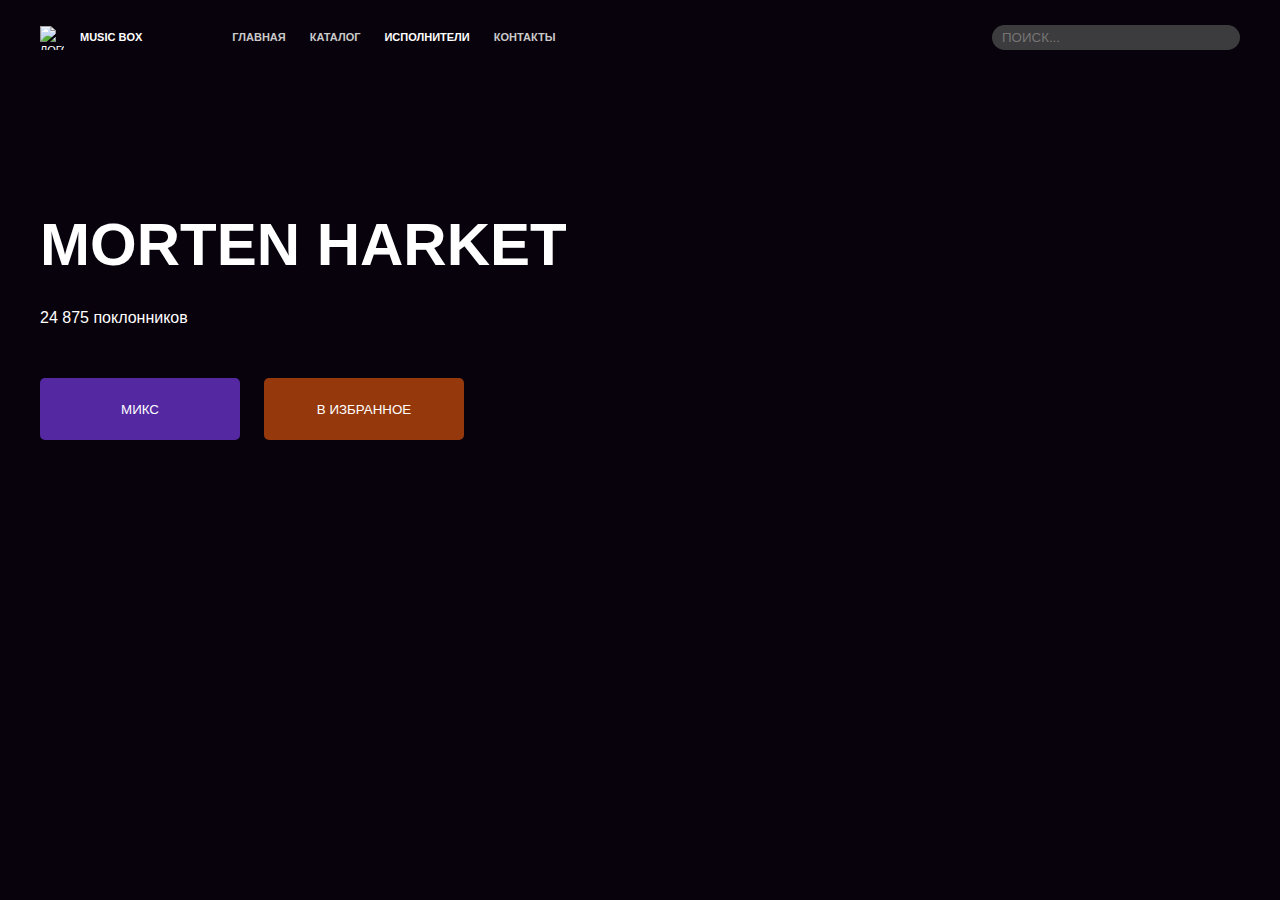
==== src/artist.html @ 76d29a83 "add artist-section.scss and correct index.html, artist.html, app.scss, adaptive.scss, header-section" ====
<!DOCTYPE html>
<html lang="en">
<head>
  <meta charset="UTF-8">
  <meta http-equiv="X-UA-Compatible" content="IE=edge">
  <meta name="viewport" content="width=device-width, initial-scale=1.0">
  <title>Artist</title>
  <link rel="stylesheet" href="./css/style.css">
</head>
<body>
  <header class="music-header">
    <div class="header-row">
      <div class="heading">
        <img class="logo" src="./images/logo.svg" alt="Логотип">
        <a class="heading-link" href="#">Music Box</a>
      </div>
      <nav class="nav">
        <ul class="list">
          <li class="list-item">
            <a class="nav-link" href="index.html">Главная</a>
          </li>
          <li class="list-item">
            <a class="nav-link" href="#">Каталог</a>
          </li>
          <li class="list-item">
            <a class="nav-link l-active" href="artist.html">Исполнители</a>
          </li>
          <li class="list-item">
            <a class="nav-link" href="#">Контакты</a>
          </li>
        </ul>
      </nav>
      <div class="self-right">
        <label class="sr-only" for="search">Поиск по сайту</label>
        <input class="search" id="search" type="text" placeholder="Поиск...">
      </div>
    </div>
  </header>
  <main>
    <section class="artist-section" id="page-description">
      <div class="container">
        <h1 class="t-uppercase">Morten Harket</h1>
        <p>24 875 поклонников</p>
        <div class="buttons">
          <button class="btn btn-mix t-uppercase">Микс</button>
          <button class="btn btn-favorites t-uppercase">В избранное</button>
        </div>
      </div>
    </section>
  </main>
</body>
</html>
---- src/css/style.css ----
@font-face {
  font-weight: 700;
  font-family: Roboto;
  src: url("../fonts/Roboto-Bold.ttf");
}
@font-face {
  font-weight: 500;
  font-family: Roboto;
  src: url("../fonts/Roboto-Medium.ttf");
}
@font-face {
  font-weight: 400;
  font-family: Roboto;
  src: url("../fonts/Roboto-Regular.ttf");
}
h1 {
  font-size: 60px;
  line-height: 1.5em;
}

h2 {
  font-size: 38px;
  line-height: 1.5em;
}

h3 {
  font-size: 24px;
  line-height: 1.5em;
}

h4 {
  font-size: 18px;
  line-height: 1.5em;
}

* {
  margin: 0;
  box-sizing: border-box;
}

a {
  color: #fff;
  text-decoration: none;
}

body {
  margin: 0;
  color: #fff;
  font-family: Roboto, sans-serif;
  line-height: 1.5em;
  background-color: #08020D;
}

.music-header {
  position: absolute;
  top: 25px;
  width: 100%;
  font-size: 11px;
  line-height: 1.5em;
  text-transform: uppercase;
}

.header-row {
  display: grid;
  grid-template-rows: repeat(1, 1fr);
  grid-template-columns: repeat(1, min-content) repeat(1, 1fr) repeat(1, 1fr);
  align-items: center;
  margin: 0 auto;
  max-width: 1200px;
}

.heading {
  display: flex;
  align-items: center;
  margin-right: 90px;
}

.heading-link {
  font-weight: bold;
  white-space: nowrap;
}

.logo {
  margin-right: 16px;
  width: 24px;
  height: 24px;
  background-size: cover;
  background-image: url("../images/logo.svg");
  content: "";
}

.list {
  display: flex;
  justify-self: left;
  flex-wrap: wrap;
  column-gap: 24px;
  margin: 0;
  padding: 0;
  font-weight: bold;
  list-style: none;
}

.list-item {
  height: 17px;
}

.nav {
  height: min-content;
}

.nav-link {
  color: #CACACA;
}

.nav-link:hover {
  color: #fff;
  cursor: pointer;
}

.l-active {
  color: #fff;
}

.search {
  width: 248px;
  height: 25px;
  padding: 0 0 0 10px;
  color: #757575;
  text-transform: uppercase;
  background-color: #3C3B3D;
  border-radius: 50px;
  border: none;
}

.self-right {
  justify-self: right;
}

.main-section {
  padding: 200px 0;
  width: 100%;
  background-image: url("../images/banner.png");
  background-position: center;
  background-size: cover;
}

.container {
  margin: 0 auto;
  max-width: 1200px;
  text-align: center;
}

.main-section > .container > p {
  margin-top: 31px;
  margin-bottom: 17px;
}

.form-input {
  min-width: 273px;
  min-height: 50px;
  margin-bottom: 1.5rem;
  padding: 0 0 0 20px;
  color: #fff;
  border: 2px solid #CACACA;
  border-radius: 3px;
  background: none;
}

.form-subscription {
  display: flex;
  column-gap: 24px;
  flex-wrap: wrap;
  margin: 0 auto;
  width: 570px;
}

.btn {
  display: block;
  padding: 20px 30px;
  cursor: pointer;
  border-radius: 5px;
}

.btn-access {
  width: 570px;
  height: 57px;
  color: #fff;
  cursor: pointer;
  border: none;
  background-color: #34C176;
}

.sr-only {
  position: absolute;
  width: 1px;
  height: 1px;
  margin: -1px;
  border: 0;
  padding: 0;
  white-space: nowrap;
  clip-path: inset(100%);
  clip: rect(0 0 0 0);
  overflow: hidden;
}

.t-uppercase {
  text-transform: uppercase;
}

p {
  margin: 0;
}

.pricing-section {
  margin: 0 auto;
  padding-top: 101px;
  max-width: 1240px;
}

.pricing-section > .container > h2 {
  margin-bottom: 45px;
}

.items {
  display: flex;
  column-gap: 50px;
  margin-bottom: 43px;
}

.pricing-item {
  padding: 24px 1.5rem 0;
  height: 615px;
  width: 366.6666666667px;
  border-radius: 1rem;
}

.pricing-item > h3 {
  margin-bottom: 200px;
  font-weight: 400;
}

.pricing-value {
  display: flex;
  justify-content: center;
  align-items: flex-start;
  margin-bottom: 40px;
  width: 100%;
  font-size: 64px;
  line-height: 1em;
}

.currency {
  margin-left: 16px;
  font-size: 32px;
  line-height: 1.5em;
}

.btn-pricing {
  width: 100%;
  border: 1px solid #fff;
}

.pricing-footer {
  margin: 64px 0;
  font-size: 12.8px;
  line-height: 150%;
}

.bg-subscribe-1 {
  background-image: url("../images/subscribe_1.png");
  background-position: center;
  background-size: cover;
}

.bg-subscribe-2 {
  background-image: url("../images/subscribe_2.png");
  background-position: center;
  background-size: cover;
}

.bg-subscribe-3 {
  background-image: url("../images/subscribe_3.png");
  background-position: center;
  background-size: cover;
}

p {
  margin: 0;
}

.news-section h2 {
  margin-bottom: 48px;
}

.news-section h3 {
  font-weight: normal;
  font-size: 30px;
  line-height: 1.5em;
  text-transform: capitalize;
}

.news-body > h3 {
  margin-bottom: 30px;
}

.news {
  display: flex;
  flex-direction: column;
  row-gap: 64px;
}

.news-section {
  margin: 0 auto;
  padding-top: 100px;
  max-width: 1240px;
}

.news-item {
  display: flex;
  column-gap: 50px;
  height: min-content;
  text-align: start;
}

.news-item > img {
  height: 286px;
  width: 575;
}

.news-item:nth-child(2n) > img {
  order: 1;
}

.news-body > p {
  color: #CACACA;
}

.news-body {
  margin-bottom: 24px;
}

.news-item:nth-child(2n) > div > .news-body {
  margin-bottom: 16px;
}

.news-author {
  display: flex;
  align-items: center;
  column-gap: 16px;
  margin-bottom: 48px;
}

.news-author > span {
  font-size: 12px;
  line-height: 1.6em;
}

.author {
  color: #F89202;
}

.date {
  color: #CACACA;
}

.news-footer > .btn {
  width: min-content;
  height: 53px;
  padding: 16px 30px;
  white-space: nowrap;
  font-size: 12px;
  color: #CACACA;
  border: 1px solid #CACACA;
}

.app-section {
  margin: 0 auto;
  padding-top: 100px;
  margin-bottom: 100px;
  max-width: 1240px;
}

.app-section > .container > div {
  display: grid;
  grid-template-columns: repeat(2, 1fr);
  justify-items: center;
}

.app-section h2 {
  margin-bottom: 48px;
}

.app-description {
  margin-top: 16px;
  text-align: start;
}

.app-description > p {
  margin-bottom: 16px;
}

.btn-app {
  padding: 16px 40px;
  width: min-content;
  color: #fff;
  font-size: 12.8px;
  line-height: 1.5em;
  background: #95390C;
  border-radius: 32px;
}

.footer-section {
  padding-top: 3.9rem;
  padding-bottom: 3rem;
}

.bg-gradient {
  background: linear-gradient(89.75deg, #5328a1 32.83%, #95390c 81.56%);
}

.footer-section h2 {
  font-size: 18px;
}

.footer-section > .container > .columns {
  display: grid;
  grid-template-columns: repeat(4, 1fr);
  grid-template-rows: repeat(2, min-content);
  column-gap: 40px;
  margin-bottom: 72px;
  text-align: start;
}

.footer-section ul {
  padding: 0;
  list-style: none;
}

.footer-section ul li,
.footer-section a,
.footer-section p {
  color: #E0E0E0;
}

.footer-col > h2 {
  margin-bottom: 15px;
}

.footer-col-subscribe > div {
  display: flex;
  column-gap: 24px;
}

.footer-col-subscribe a {
  display: flex;
  align-items: center;
}

hr {
  color: #CACACA;
}

.footer-row {
  display: flex;
  column-gap: 16px;
  margin-top: 40px;
}

.footer-section a:hover {
  color: #fff;
}

.artist-section {
  padding: 200px 0;
  background-image: url("../images/Morten Harket.png");
  background-position: center;
  background-size: cover;
}

.artist-section > .container {
  text-align: start;
}

.artist-section h1 {
  margin-bottom: 16px;
}

.artist-section p {
  margin-bottom: 48px;
}

.buttons {
  display: flex;
  column-gap: 24px;
}

.buttons > button {
  position: relative;
  height: 62px;
  width: 200px;
  color: #fff;
  border: none;
}

.buttons > .btn-mix::before,
.buttons > .btn-favorites::before {
  position: absolute;
  margin-left: -36px;
  width: 20px;
  height: 20px;
  filter: invert(100%);
  content: "";
}

.buttons > .btn-mix::before {
  background-image: url(../images/play-button.svg);
}

.buttons > .btn-favorites::before {
  background-image: url(../images/heart.svg);
}

.btn-mix {
  background-color: #5328A1;
}

.btn-favorites {
  background-color: #95390C;
}

@media (min-width: 1240px) {
  .music-header {
    min-width: 1200px;
  }

  .main-section {
    min-width: 1200px;
  }

  .pricing-section > .container {
    max-width: 1200px;
  }

  .news-section > .container {
    max-width: 1200px;
  }

  .app-section > .container {
    max-width: 1200px;
  }

  .footer-section > .container {
    max-width: 1200px;
  }
}
@media (max-width: 811px) {
  .container {
    margin: 0 20px;
  }

  .music-header {
    padding: 0 20px;
  }

  .header-row {
    display: block;
    height: auto;
  }

  .header-row > * {
    width: min-content;
  }

  .header-row > div {
    width: 100%;
  }

  .nav {
    margin-bottom: 18px;
  }

  .list {
    display: block;
    width: min-content;
    height: min-content;
  }

  .list-item {
    display: block;
    margin-bottom: 3px;
    height: 13px;
    line-height: 13px;
  }

  .heading {
    margin-right: 0;
    margin-bottom: 17px;
  }

  .search {
    width: 100%;
  }

  .main-section {
    display: block;
    padding: 200px 20px;
    width: 100%;
  }

  .main-section > .container {
    margin: 0;
    margin-top: 50px;
    width: 100%;
  }

  .main-section > div > p {
    margin: 16px 0;
  }

  .main-section > .container > p {
    margin-top: 16px;
    margin-bottom: 16px;
  }

  .form-subscription {
    column-gap: 0;
    margin: 0;
    width: 100%;
  }

  .container > * {
    width: 100%;
  }

  .form-input {
    width: 100%;
  }

  .btn-access {
    width: 100%;
  }

  .mr-24 {
    margin-right: 0;
  }

  h1 {
    font-size: 30px;
  }

  h2 {
    font-size: 18px;
  }

  h3 {
    font-size: 16px;
    line-height: 1.5em;
  }

  h4 {
    font-size: 18px;
    line-height: 1.4em;
  }

  .pricing-section > .container > h2 {
    margin-bottom: 46px;
  }

  .items {
    flex-direction: column;
    row-gap: 50px;
    margin-bottom: 40px;
  }

  .pricing-item {
    padding-top: 16px;
    height: 595px;
    width: 100%;
  }

  .news-section > .container h2 {
    font-size: 18px;
  }

  .news-body > h3 {
    margin-bottom: 16px;
    font-size: 16px;
  }

  .news {
    row-gap: 65px;
  }

  .news-item {
    flex-wrap: wrap;
  }

  .news-item > img {
    margin-bottom: 50px;
    width: 100%;
    height: auto;
  }

  .news-item:nth-child(2n) > img {
    order: 0;
  }

  .app-section > .container > div {
    grid-template-columns: repeat(1, 1fr);
    grid-template-rows: repeat(2, 1fr);
  }

  .app-img {
    grid-row: 1;
  }

  .app-section .app-description > p {
    margin-bottom: 16px;
  }

  .footer-section > .container {
    margin: 0 20px;
  }

  .footer-section > .container > .columns {
    grid-template-columns: repeat(1, 1fr);
    grid-template-rows: repeat(4, min-content);
    row-gap: 30px;
    margin-bottom: 75px;
  }

  .footer-section .footer-col-subscribe h2 {
    margin-bottom: 19px;
  }

  .footer-row {
    flex-direction: column;
    row-gap: 16px;
    text-align: start;
  }

  .footer-row > a {
    width: calc(100% - 20px);
  }

  .buttons {
    flex-direction: column;
    row-gap: 24px;
  }
}

/*# sourceMappingURL=style.css.map */
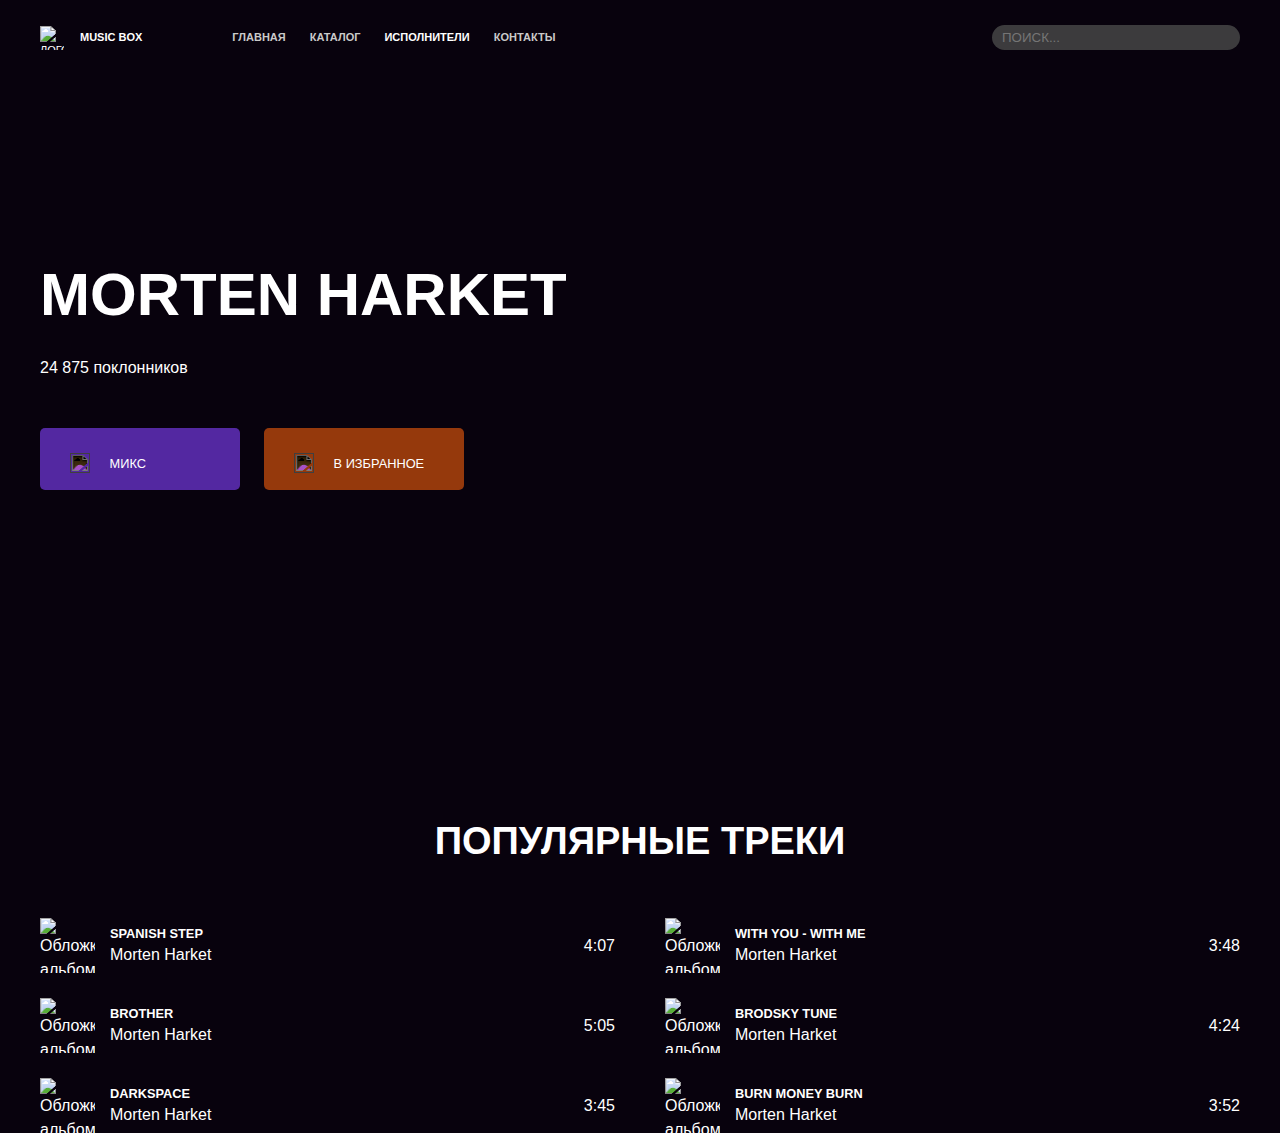
==== commit baa11882: "add popular-tracks-section.scss and correct artist.html, app.scss, adaptive.scss" ====
--- a/src/artist.html
+++ b/src/artist.html
@@ -42,8 +42,69 @@
         <h1 class="t-uppercase">Morten Harket</h1>
         <p>24 875 поклонников</p>
         <div class="buttons">
-          <button class="btn btn-mix t-uppercase">Микс</button>
-          <button class="btn btn-favorites t-uppercase">В избранное</button>
+          <button class="btn btn-mix t-uppercase">
+            <img src="./images/play-button.svg" alt="">
+            Микс
+          </button>
+          <button class="btn btn-favorites t-uppercase">
+            <img src="./images/heart.svg" alt="">
+            В избранное
+          </button>
+        </div>
+      </div>
+    </section>
+    <section class="popular-tracks-section" id="page-popular-track">
+      <div class="container">
+        <h2 class="t-uppercase">Популярные треки</h2>
+        <div class="tracks">
+          <div class="popular-track">
+            <img src="./images/Wild Seed.png" alt="Обложка альбома Wild Seed">
+            <div class="track-info">
+                <h3 class="t-uppercase">Spanish Step</h3>
+                <p>Morten Harket</p>
+            </div>
+            <div class="track-time">4:07</div>
+          </div>
+          <div class="popular-track">
+            <img src="./images/Letter from Egypt.png" alt="Обложка альбома Letter from Egypt">
+            <div class="track-info">
+                <h3 class="t-uppercase">With You - With Me</h3>
+                <p>Morten Harket</p>
+            </div>
+            <div class="track-time">3:48</div>
+          </div>
+          <div class="popular-track">
+            <img src="./images/Brother.png" alt="Обложка альбома Brother">
+            <div class="track-info">
+                <h3 class="t-uppercase">Brother</h3>
+                <p>Morten Harket</p>
+            </div>
+            <div class="track-time">5:05</div>
+          </div>
+          <div class="popular-track">
+            <img src="./images/Wild Seed.png" alt="Обложка альбома Wild Seed">
+            <div class="track-info">
+                <h3 class="t-uppercase">Brodsky Tune</h3>
+                <p>Morten Harket</p>
+            </div>
+            <div class="track-time">4:24</div>
+          </div>
+          <div class="popular-track">
+            <img src="./images/Letter from Egypt.png" alt="Обложка альбома Letter from Egypt">
+            <div class="track-info">
+                <h3 class="t-uppercase">Darkspace</h3>
+                <p>Morten Harket</p>
+            </div>
+            <div class="track-time">3:45</div>
+          </div>
+          <div class="popular-track">
+            <img src="./images/Out of My Hands.png" alt="Обложка альбома Out of My Hands">
+            <div class="track-info">
+                <h3 class="t-uppercase">Burn Money Burn</h3>
+                <p>Morten Harket</p>
+            </div>
+            <div class="track-time">3:52</div>
+          </div>                                                
         </div>
       </div>
     </section>
--- a/src/css/style.css
+++ b/src/css/style.css
@@ -478,6 +478,8 @@
 }
 
 .artist-section > .container {
+  margin-top: 50px;
+  margin-bottom: 23px;
   text-align: start;
 }
 
@@ -495,29 +497,20 @@
 }
 
 .buttons > button {
-  position: relative;
   height: 62px;
   width: 200px;
   color: #fff;
+  font-size: 12.8px;
+  text-align: start;
   border: none;
 }
 
-.buttons > .btn-mix::before,
-.buttons > .btn-favorites::before {
-  position: absolute;
-  margin-left: -36px;
+.buttons img {
+  margin-right: 16px;
   width: 20px;
   height: 20px;
+  transform: translateY(25%);
   filter: invert(100%);
-  content: "";
-}
-
-.buttons > .btn-mix::before {
-  background-image: url(../images/play-button.svg);
-}
-
-.buttons > .btn-favorites::before {
-  background-image: url(../images/heart.svg);
 }
 
 .btn-mix {
@@ -526,6 +519,46 @@
 
 .btn-favorites {
   background-color: #95390C;
+}
+
+.popular-tracks-section {
+  padding-top: 100px;
+}
+
+.popular-tracks-section h2 {
+  margin-bottom: 48px;
+}
+
+.tracks {
+  display: grid;
+  grid-template-columns: repeat(2, 1fr);
+  grid-template-rows: repeat(3, 1fr);
+  column-gap: 50px;
+  row-gap: 25px;
+}
+
+.popular-track {
+  display: flex;
+  align-items: center;
+}
+
+.popular-track > img {
+  margin-right: 15px;
+  height: 55px;
+  width: 55px;
+}
+
+.track-info {
+  text-align: start;
+}
+
+.popular-track h3 {
+  font-size: 12.8px;
+  line-height: 19.2px;
+}
+
+.track-time {
+  margin-left: auto;
 }
 
 @media (min-width: 1240px) {
@@ -743,10 +776,20 @@
     width: calc(100% - 20px);
   }
 
-  .buttons {
+  .artist-section > .container {
+    margin-top: 25px;
+  }
+
+  .artist-section .buttons {
     flex-direction: column;
     row-gap: 24px;
   }
+
+  .tracks {
+    display: grid;
+    grid-template-columns: repeat(1, 1fr);
+    grid-template-rows: repeat(6, 1fr);
+  }
 }
 
 /*# sourceMappingURL=style.css.map */
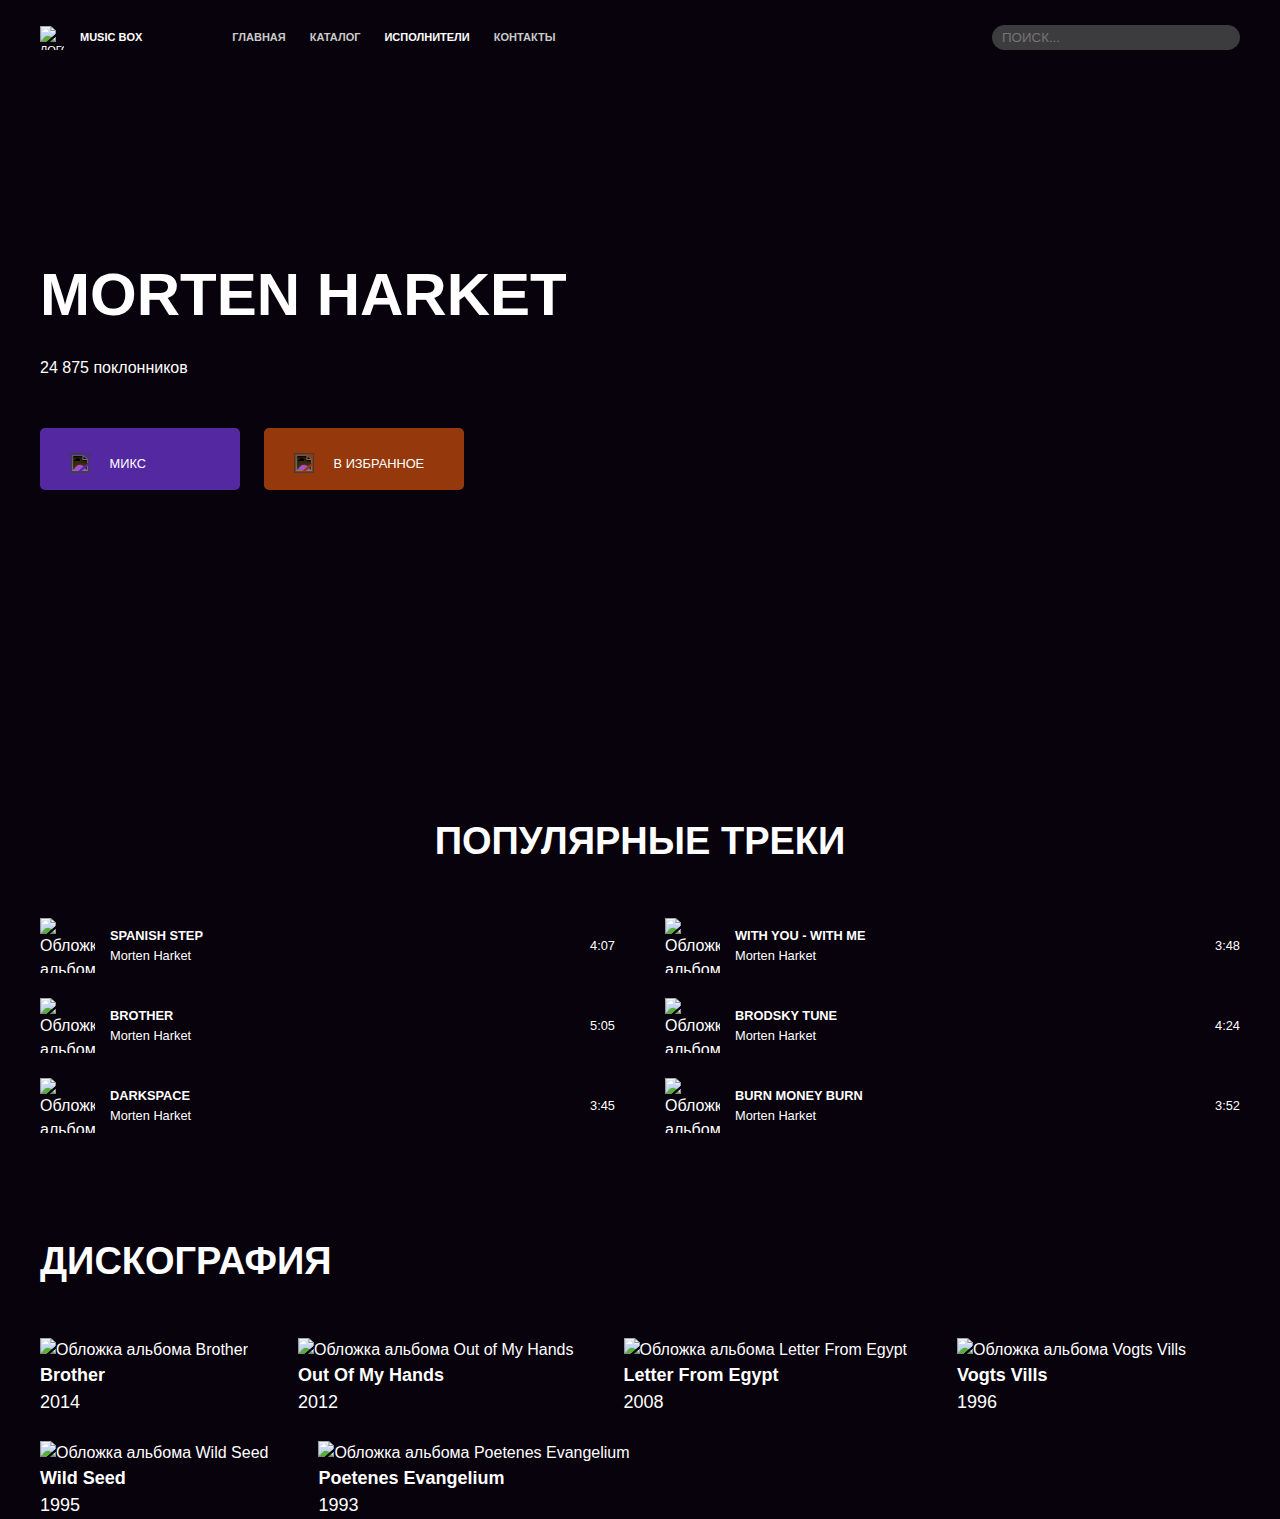
==== commit 98b91405: "add discography-section.scss and correct artist.html, app.scss, adaptive.scss" ====
--- a/src/artist.html
+++ b/src/artist.html
@@ -108,6 +108,55 @@
         </div>
       </div>
     </section>
+    <section class="discography-section" id="page-discography">
+      <div class="container">
+        <h2 class="t-uppercase">Дискография</h2>
+        <div class="discography">
+          <div class="discography-item">
+            <img src="./images/Brother.png" alt="Обложка альбома Brother">
+            <div class="discography-info">
+              <h3>Brother</h3>
+              <p>2014</p>
+            </div>
+          </div>
+          <div class="discography-item">
+            <img src="./images/Out of My Hands.png" alt="Обложка альбома Out of My Hands">
+            <div class="discography-info">
+              <h3>Out Of My Hands</h3>
+              <p>2012</p>
+            </div>
+          </div>
+          <div class="discography-item">
+            <img src="./images/Letter from Egypt.png" alt="Обложка альбома Letter From Egypt">
+            <div class="discography-info">
+              <h3>Letter From Egypt</h3>
+              <p>2008</p>
+            </div>
+          </div>
+          <div class="discography-item">
+            <img src="./images/Vogts Villa.png" alt="Обложка альбома Vogts Vills">
+            <div class="discography-info">
+              <h3>Vogts Vills</h3>
+              <p>1996</p>
+            </div>
+          </div>
+          <div class="discography-item">
+            <img src="./images/Wild Seed.png" alt="Обложка альбома Wild Seed">
+            <div class="discography-info">
+              <h3>Wild Seed</h3>
+              <p>1995</p>
+            </div>
+          </div>
+          <div class="discography-item">
+            <img src="./images/Poetenes Evangelium.png" alt="Обложка альбома Poetenes Evangelium">
+            <div class="discography-info">
+              <h3>Poetenes Evangelium</h3>
+              <p>1993</p>
+            </div>
+          </div>
+        </div>
+      </div>
+    </section>
   </main>
 </body>
 </html>--- a/src/css/style.css
+++ b/src/css/style.css
@@ -522,7 +522,9 @@
 }
 
 .popular-tracks-section {
+  margin: 0 auto;
   padding-top: 100px;
+  max-width: 1240px;
 }
 
 .popular-tracks-section h2 {
@@ -552,13 +554,42 @@
   text-align: start;
 }
 
-.popular-track h3 {
+.popular-track h3,
+.popular-track p {
   font-size: 12.8px;
   line-height: 19.2px;
 }
 
 .track-time {
   margin-left: auto;
+  font-size: 12.8px;
+}
+
+.discography-section {
+  margin: 0 auto;
+  padding-top: 100px;
+  max-width: 1240px;
+}
+
+.discography-section h2 {
+  margin-bottom: 48px;
+}
+
+.discography {
+  display: flex;
+  flex-wrap: wrap;
+  column-gap: 50px;
+  row-gap: 25px;
+}
+
+.discography-section > .container {
+  text-align: start;
+}
+
+.discography-item h3,
+.discography-item p {
+  font-size: 18px;
+  line-height: 27px;
 }
 
 @media (min-width: 1240px) {
@@ -790,6 +821,10 @@
     grid-template-columns: repeat(1, 1fr);
     grid-template-rows: repeat(6, 1fr);
   }
+
+  .discography-item > img {
+    width: 137px;
+  }
 }
 
 /*# sourceMappingURL=style.css.map */
